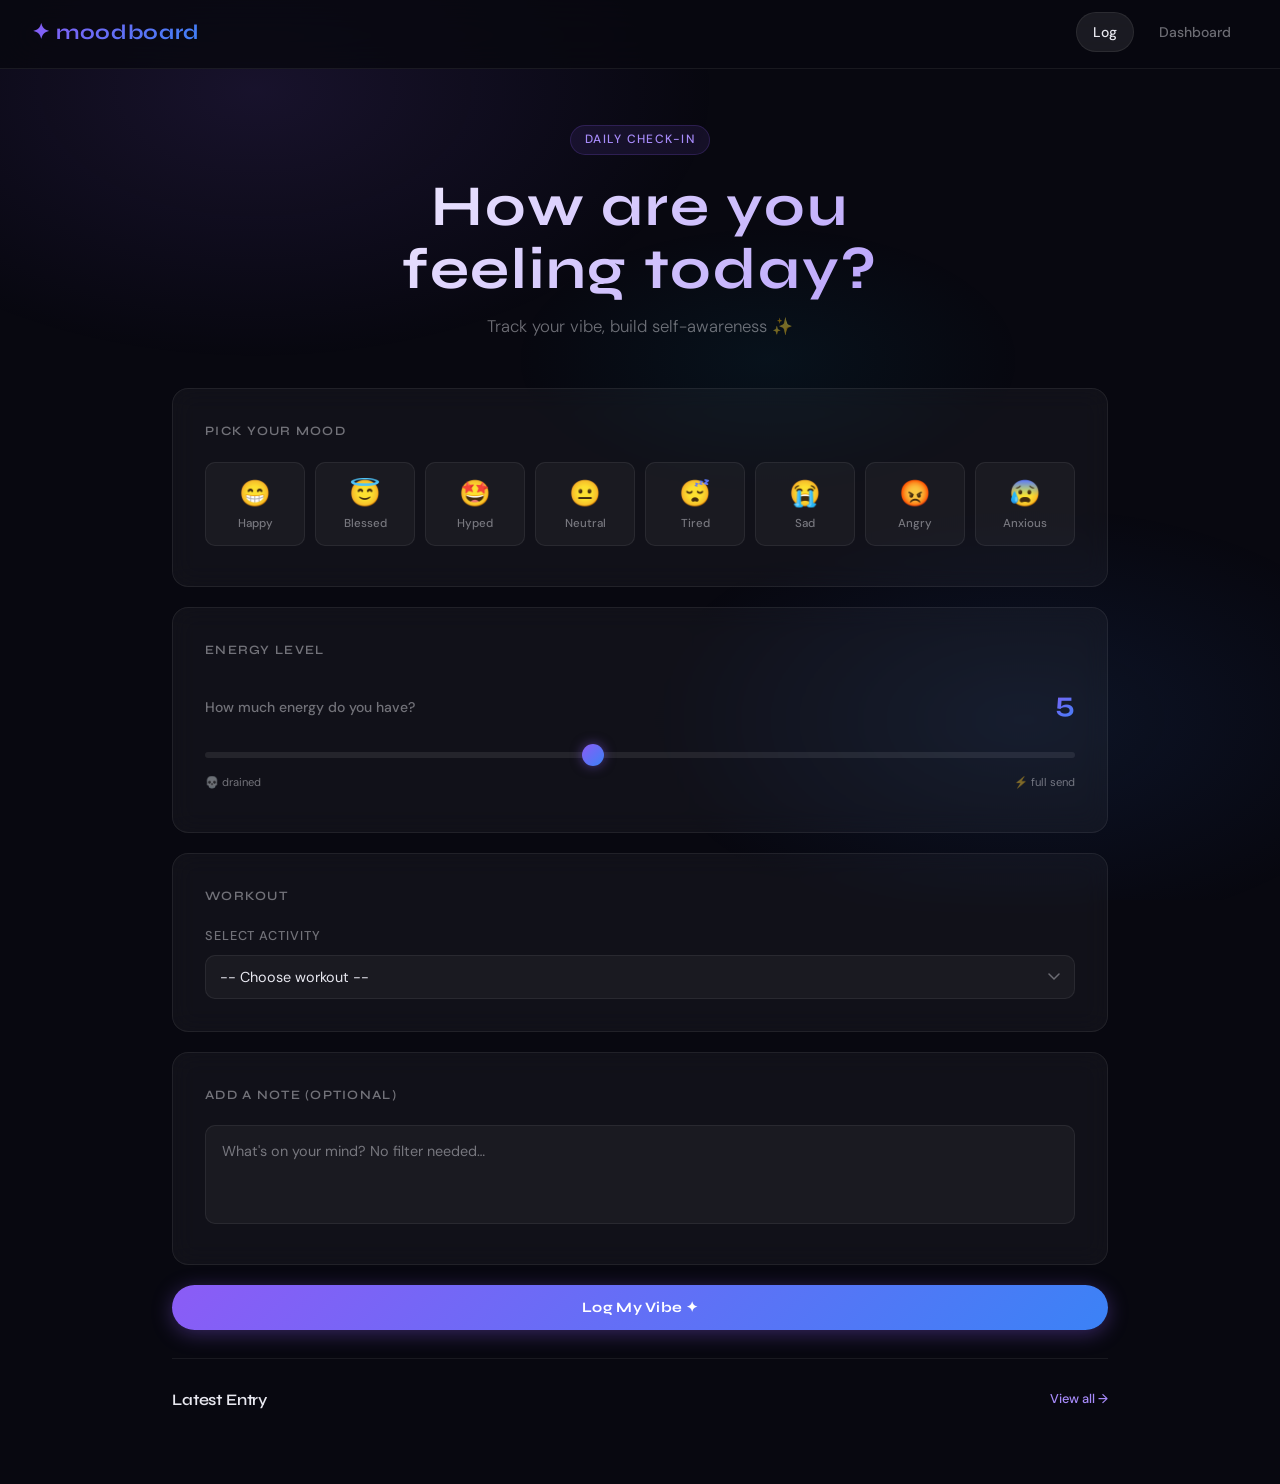
==== templates/index.html @ f3292797 "first commit" ====
<!DOCTYPE html>
<html lang="en">
<head>
  <meta charset="UTF-8" />
  <meta name="viewport" content="width=device-width, initial-scale=1.0, viewport-fit=cover" />
  <meta name="mobile-web-app-capable" content="yes" />
  <meta name="apple-mobile-web-app-capable" content="yes" />
  <meta name="apple-mobile-web-app-status-bar-style" content="black-translucent" />
  <meta name="theme-color" content="#080810" />
  <title>Mood & Energy Tracker</title>
  <link rel="stylesheet" href="/static/style.css" />
  <link rel="icon" href="data:image/svg+xml,<svg xmlns=%22http://www.w3.org/2000/svg%22 viewBox=%220 0 100 100%22><text y=%22.9em%22 font-size=%2290%22>🌙</text></svg>" />
</head>
<body>

<nav>
  <div class="nav-brand">✦ moodboard</div>
  <div class="nav-links">
    <a href="/" class="active">Log</a>
    <a href="/dashboard">Dashboard</a>
  </div>
</nav>

<div class="container">
  <!-- Hero -->
  <div class="hero">
    <div class="hero-tag">Daily Check-in</div>
    <h1>How are you<br>feeling today?</h1>
    <p>Track your vibe, build self-awareness ✨</p>
  </div>

  <!-- Mood Selector -->
  <div class="card" style="margin-bottom:20px; animation-delay:0.05s">
    <div class="card-title">Pick your mood</div>
    <div id="moodGrid" class="mood-grid"></div>
  </div>

  <!-- Energy -->
  <div class="card" style="margin-bottom:20px; animation-delay:0.1s">
    <div class="card-title">Energy level</div>
    <div class="slider-wrap">
      <div class="slider-header">
        <label>How much energy do you have?</label>
        <div class="energy-val"><span id="energyVal">5</span></div>
      </div>
      <input type="range" id="energySlider" min="1" max="10" value="5" />
      <div class="energy-labels"><span>💀 drained</span><span>⚡ full send</span></div>
    </div>
  </div>

  <!-- Workout
  <div class="card" style="margin-bottom: 20px; animation-delay: 0.15s;">
    <div class="card-title">Workout</div>
    <div class="card-content">
      <label for="workout">Select Activity</label>
      <select name="workout" id="workout" class="combo">
        <option value="">-- Choose workout --</option>
        <option value="weight">Weight Training</option>
        <option value="run">Run</option>
        <option value="other">Other Activities</option>
      </select>
    </div> 
  </div> -->

  <!-- Workout -->
  <div class="card" style="margin-bottom: 20px; animation-delay: 0.15s;">
    <div class="card-title">Workout</div>
    <div class="card-content">
      <label for="workout">Select Activity</label>
      <select name="workout" id="workout" class="combo">
        <option value="">-- Choose workout --</option>
        <option value="weight">Weight Training</option>
        <option value="run">Run</option>
        <option value="other">Other Activities</option>
      </select>

      <!-- Weight Training -->
      <div id="workout-weight" class="workout-panel" style="display:none; margin-top:18px;">
        <table class="exercise-table" id="exerciseTable">
          <thead>
            <tr>
              <th>Exercise</th>
              <th>Sets</th>
              <th>Reps</th>
              <th></th>
            </tr>
          </thead>
          <tbody id="exerciseBody">
            <tr>
              <td><input type="text" class="ex-name" placeholder="e.g. Bench Press" /></td>
              <td><input type="number" class="ex-sets" placeholder="3" min="1" /></td>
              <td><input type="number" class="ex-reps" placeholder="10" min="1" /></td>
              <td><button class="row-del" onclick="deleteExRow(this)" title="Remove">✕</button></td>
            </tr>
          </tbody>
        </table>
        <button class="btn-add-row" id="addExRow" type="button">+ Add Exercise</button>
      </div>

      <!-- Run -->
      <div id="workout-run" class="workout-panel" style="display:none; margin-top:18px;">
        <div class="run-grid">
          <div class="run-field">
            <label>Duration (min)</label>
            <input type="number" id="runDuration" placeholder="e.g. 30" min="1" />
          </div>
          <div class="run-field">
            <label>Distance (km)</label>
            <input type="number" id="runDistance" placeholder="e.g. 5.0" min="0.01" step="0.01" />
          </div>
          <div class="run-field">
            <label>Pace (min/km)</label>
            <div class="pace-display" id="paceDisplay">–</div>
          </div>
        </div>
      </div>

      <!-- Other -->
      <div id="workout-other" class="workout-panel" style="display:none; margin-top:18px;">
        <label>Describe your activity</label>
        <input type="text" id="otherActivity" placeholder="e.g. Yoga, Swimming, Cycling…" />
      </div>
    </div>
  </div>

  <!-- Note -->
  <div class="card" style="margin-bottom:20px; animation-delay:0.20s">
    <div class="card-title">Add a note (optional)</div>
    <textarea id="noteInput" rows="3" placeholder="What's on your mind? No filter needed…"></textarea>
  </div>

  <!-- Submit -->
  <button class="btn btn-primary" id="submitBtn" disabled style="animation:fadeUp 0.6s 0.2s ease both; opacity:0; animation-fill-mode:both">
    Log My Vibe ✦
  </button>

  <div class="divider"></div>

  <!-- Recent -->
  <div class="section-head" style="animation:fadeUp 0.6s 0.25s ease both; opacity:0; animation-fill-mode:both">
    <h2>Latest Entry</h2>
    <a href="/dashboard" style="font-size:.8rem;color:var(--neon);text-decoration:none;font-weight:500">View all →</a>
  </div>
  <div id="recentWrap"></div>
</div>

<script src="/static/script.js"></script>
</body>
</html>
---- static/style.css ----
/* ── Fonts ──────────────────────────────────────────────────────────── */
@import url('https://fonts.googleapis.com/css2?family=Syne:wght@400;600;700;800&family=DM+Sans:ital,wght@0,300;0,400;0,500;1,300&display=swap');

/* ── Reset & Base ───────────────────────────────────────────────────── */
*, *::before, *::after { box-sizing: border-box; margin: 0; padding: 0; }

:root {
  --bg:        #080810;
  --surface:   #0f0f1a;
  --glass:     rgba(255,255,255,0.04);
  --glass-b:   rgba(255,255,255,0.08);
  --border:    rgba(255,255,255,0.07);
  --text:      #e8e8f0;
  --muted:     rgba(232,232,240,0.45);
  --p1:        #8b5cf6;
  --p2:        #3b82f6;
  --p3:        #06b6d4;
  --neon:      #a78bfa;
  --danger:    #f43f5e;
  --success:   #10b981;
  --grad:      linear-gradient(135deg, var(--p1), var(--p2));
  --grad2:     linear-gradient(135deg, var(--p2), var(--p3));
  --glow:      0 0 40px rgba(139,92,246,0.15);
  --radius:    16px;
  --radius-sm: 10px;
}

html { scroll-behavior: smooth; }

body {
  font-family: 'DM Sans', sans-serif;
  background: var(--bg);
  color: var(--text);
  min-height: 100vh;
  overflow-x: hidden;
  line-height: 1.6;
}

/* ── Background Mesh ────────────────────────────────────────────────── */
body::before {
  content: '';
  position: fixed; inset: 0; z-index: -1;
  background:
    radial-gradient(ellipse 60% 50% at 20% 10%, rgba(139,92,246,0.12) 0%, transparent 60%),
    radial-gradient(ellipse 50% 40% at 80% 80%, rgba(59,130,246,0.10) 0%, transparent 60%),
    radial-gradient(ellipse 40% 30% at 60% 40%, rgba(6,182,212,0.06) 0%, transparent 50%);
  pointer-events: none;
}

/* ── Typography ─────────────────────────────────────────────────────── */
h1, h2, h3, h4 { font-family: 'Syne', sans-serif; font-weight: 450; letter-spacing: 0.1em;}

/* ── Nav ────────────────────────────────────────────────────────────── */
nav {
  position: sticky; top: 0; z-index: 100;
  display: flex; align-items: center; justify-content: space-between;
  padding: 16px 32px;
  background: rgba(8,8,16,0.8);
  backdrop-filter: blur(20px);
  border-bottom: 1px solid var(--border);
}

.nav-brand {
  font-family: 'Syne', sans-serif;
  font-size: 1.3rem; font-weight: 700;
  background: var(--grad);
  -webkit-background-clip: text; -webkit-text-fill-color: transparent;
  background-clip: text;
  letter-spacing: 0.03em;
}

.nav-links { display: flex; gap: 8px; }

.nav-links a {
  text-decoration: none;
  color: var(--muted);
  font-size: 0.875rem;
  font-weight: 500;
  padding: 8px 16px;
  border-radius: 100px;
  border: 1px solid transparent;
  transition: all 0.2s ease;
}

.nav-links a:hover, .nav-links a.active {
  color: var(--text);
  background: var(--glass-b);
  border-color: var(--border);
}

/* ── Container ──────────────────────────────────────────────────────── */
.container {
  max-width: 900px;
  margin: 0 auto;
  padding: 48px 24px;
}

/* ── Hero ───────────────────────────────────────────────────────────── */
.hero {
  text-align: center;
  margin-bottom: 48px;
  animation: fadeUp 0.6s ease both;
}

.hero-tag {
  display: inline-block;
  font-size: 0.75rem;
  font-weight: 500;
  letter-spacing: 0.12em;
  text-transform: uppercase;
  color: var(--neon);
  background: rgba(139,92,246,0.1);
  border: 1px solid rgba(139,92,246,0.2);
  border-radius: 100px;
  padding: 4px 14px;
  margin-bottom: 20px;
}

.hero h1 {
  font-size: clamp(2rem, 5vw, 3.2rem);
  font-weight: 700;
  letter-spacing: 0.03em;
  line-height: 1.1;
  margin-bottom: 12px;
  background: linear-gradient(135deg, #ffffff 0%, var(--neon) 100%);
  -webkit-background-clip: text; -webkit-text-fill-color: transparent;
  background-clip: text;
}

.hero p { color: var(--muted); font-size: 1.05rem; font-weight: 300; }

/* ── Cards ──────────────────────────────────────────────────────────── */
.card {
  background: var(--glass);
  border: 1px solid var(--border);
  border-radius: var(--radius);
  padding: 28px;
  backdrop-filter: blur(12px);
  transition: border-color 0.3s ease, box-shadow 0.3s ease;
  animation: fadeUp 0.6s ease both;
}

.card:hover { border-color: rgba(139,92,246,0.25); box-shadow: var(--glow); }

.card-title {
  font-family: 'Syne', sans-serif;
  font-size: 0.8rem;
  font-weight: 600;
  letter-spacing: 0.1em;
  text-transform: uppercase;
  color: var(--muted);
  margin-bottom: 20px;
}

/* ── Mood Selector ──────────────────────────────────────────────────── */
.mood-grid {
  display: grid;
  grid-template-columns: repeat(4, 1fr);
  gap: 12px;
  margin-bottom: 8px;
}

.mood-btn {
  display: flex; flex-direction: column; align-items: center; gap: 6px;
  padding: 16px 8px;
  background: var(--glass);
  border: 1.5px solid var(--border);
  border-radius: var(--radius-sm);
  cursor: pointer;
  transition: all 0.2s cubic-bezier(0.34,1.56,0.64,1);
  user-select: none;
  color: var(--text);
  font-family: inherit;
}

.mood-btn .emoji { font-size: 1.8rem; transition: transform 0.2s ease; }
.mood-btn .label { font-size: 0.72rem; font-weight: 500; color: var(--muted); text-transform: capitalize; }

.mood-btn:hover { transform: translateY(-3px) scale(1.03); border-color: rgba(139,92,246,0.4); }
.mood-btn:hover .emoji { transform: scale(1.15); }

.mood-btn.selected {
  border-color: var(--p1);
  background: rgba(139,92,246,0.12);
  box-shadow: 0 0 20px rgba(139,92,246,0.2);
}

.mood-btn.selected .label { color: var(--neon); }

/* ── Energy Slider ──────────────────────────────────────────────────── */
.slider-wrap { margin: 8px 0; }

.slider-header {
  display: flex; justify-content: space-between; align-items: baseline;
  margin-bottom: 14px;
}

.slider-header label { font-size: 0.875rem; font-weight: 500; color: var(--muted); }

.energy-val {
  font-family: 'Syne', sans-serif;
  font-size: 1.8rem; font-weight: 700;
  background: var(--grad);
  -webkit-background-clip: text; -webkit-text-fill-color: transparent;
  background-clip: text;
  transition: all 0.2s ease;
}

input[type=range] {
  -webkit-appearance: none; appearance: none;
  width: 100%; height: 6px;
  background: var(--glass-b);
  border-radius: 100px;
  outline: none;
  cursor: pointer;
}

input[type=range]::-webkit-slider-thumb {
  -webkit-appearance: none;
  width: 22px; height: 22px;
  border-radius: 50%;
  background: var(--grad);
  box-shadow: 0 0 12px rgba(139,92,246,0.5);
  transition: transform 0.15s ease, box-shadow 0.15s ease;
}

input[type=range]::-webkit-slider-thumb:hover {
  transform: scale(1.2);
  box-shadow: 0 0 20px rgba(139,92,246,0.7);
}

.energy-labels {
  display: flex; justify-content: space-between;
  font-size: 0.7rem; color: var(--muted); margin-top: 8px;
}

/* ── Note Input ─────────────────────────────────────────────────────── */
textarea, input[type=text] {
  width: 100%;
  background: var(--glass);
  border: 1px solid var(--border);
  border-radius: var(--radius-sm);
  padding: 14px 16px;
  color: var(--text);
  font-family: 'DM Sans', sans-serif;
  font-size: 0.9rem;
  resize: none;
  outline: none;
  transition: border-color 0.2s ease, box-shadow 0.2s ease;
  line-height: 1.6;
}

textarea:focus, input[type=text]:focus {
  border-color: rgba(139,92,246,0.5);
  box-shadow: 0 0 0 3px rgba(139,92,246,0.08);
}

textarea::placeholder, input::placeholder { color: var(--muted); }

/* ── Button ─────────────────────────────────────────────────────────── */
.btn {
  display: inline-flex; align-items: center; justify-content: center; gap: 8px;
  padding: 14px 28px;
  border: none; border-radius: 100px;
  font-family: 'Syne', sans-serif;
  font-size: 0.9rem; font-weight: 700;
  cursor: pointer;
  transition: all 0.2s cubic-bezier(0.34,1.56,0.64,1);
  letter-spacing: 0.02em;
}

.btn-primary {
  background: var(--grad);
  color: #fff;
  box-shadow: 0 4px 20px rgba(139,92,246,0.35);
  width: 100%;
}

.btn-primary:hover { transform: translateY(-2px); box-shadow: 0 8px 30px rgba(139,92,246,0.5); }
.btn-primary:active { transform: scale(0.98); }

.btn-primary:disabled { opacity: 0.4; pointer-events: none; }

/* ── Toast ──────────────────────────────────────────────────────────── */
.toast {
  position: fixed; bottom: 32px; left: 50%; transform: translateX(-50%) translateY(100px);
  background: var(--glass-b);
  backdrop-filter: blur(20px);
  border: 1px solid rgba(139,92,246,0.3);
  border-radius: 100px;
  padding: 14px 28px;
  font-size: 0.9rem; font-weight: 500;
  color: var(--text);
  z-index: 999;
  transition: transform 0.4s cubic-bezier(0.34,1.56,0.64,1), opacity 0.4s ease;
  opacity: 0;
  white-space: nowrap;
}
.toast.show { transform: translateX(-50%) translateY(0); opacity: 1; }
.toast.success { border-color: rgba(16,185,129,0.4); }
.toast.error   { border-color: rgba(244,63,94,0.4); }

/* ── Stat Cards ─────────────────────────────────────────────────────── */
.stats-grid {
  display: grid;
  grid-template-columns: repeat(auto-fit, minmax(160px, 1fr));
  gap: 16px;
  margin-bottom: 32px;
}

.stat-card {
  background: var(--glass);
  border: 1px solid var(--border);
  border-radius: var(--radius);
  padding: 24px 20px;
  text-align: center;
  animation: fadeUp 0.5s ease both;
}

.stat-card:nth-child(1) { animation-delay: 0.05s; }
.stat-card:nth-child(2) { animation-delay: 0.1s; }
.stat-card:nth-child(3) { animation-delay: 0.15s; }

.stat-icon { font-size: 1.6rem; margin-bottom: 8px; }
.stat-val {
  font-family: 'Syne', sans-serif;
  font-size: 2rem; font-weight: 700;
  background: var(--grad);
  -webkit-background-clip: text; -webkit-text-fill-color: transparent;
  background-clip: text;
}
.stat-label { font-size: 0.75rem; color: var(--muted); margin-top: 4px; font-weight: 500; text-transform: uppercase; letter-spacing: 0.08em; }

/* ── Recommend Card ─────────────────────────────────────────────────── */
.recommend-card {
  background: linear-gradient(135deg, rgba(139,92,246,0.08), rgba(59,130,246,0.05));
  border: 1px solid rgba(139,92,246,0.2);
  border-radius: var(--radius);
  padding: 22px 24px;
  margin-bottom: 28px;
  display: flex; align-items: center; gap: 14px;
  animation: fadeUp 0.6s 0.2s ease both;
}

.recommend-card .rec-icon { font-size: 1.8rem; flex-shrink: 0; }
.recommend-card .rec-text { font-size: 0.95rem; line-height: 1.5; }
.recommend-card .rec-label { font-size: 0.7rem; color: var(--neon); text-transform: uppercase; letter-spacing: 0.1em; font-weight: 600; margin-bottom: 4px; }

/* ── Mood Breakdown ─────────────────────────────────────────────────── */
.breakdown-list { display: flex; flex-direction: column; gap: 10px; }

.breakdown-item {
  display: flex; align-items: center; gap: 12px;
}

.breakdown-bar-wrap { flex: 1; height: 6px; background: var(--glass-b); border-radius: 100px; overflow: hidden; }
.breakdown-bar { height: 100%; background: var(--grad); border-radius: 100px; transition: width 0.8s cubic-bezier(0.25,1,0.5,1); }
.breakdown-label { font-size: 0.85rem; min-width: 80px; display: flex; align-items: center; gap: 6px; }
.breakdown-count { font-size: 0.75rem; color: var(--muted); min-width: 24px; text-align: right; }

/* ── History List ───────────────────────────────────────────────────── */
.history-list { display: flex; flex-direction: column; gap: 10px; }

.log-item {
  display: flex; align-items: center; gap: 14px;
  background: var(--glass);
  border: 1px solid var(--border);
  border-radius: var(--radius-sm);
  padding: 14px 18px;
  transition: all 0.2s ease;
  animation: fadeUp 0.4s ease both;
}

.log-item:hover { border-color: rgba(139,92,246,0.25); transform: translateX(3px); }

.log-emoji { font-size: 1.4rem; flex-shrink: 0; }
.log-info { flex: 1; }
.log-mood { font-size: 0.9rem; font-weight: 600; text-transform: capitalize; }
.log-note { font-size: 0.78rem; color: var(--muted); margin-top: 2px; }
.log-meta { text-align: right; }
.log-energy {
  font-family: 'Syne', sans-serif;
  font-size: 1.1rem; font-weight: 700;
  background: var(--grad);
  -webkit-background-clip: text; -webkit-text-fill-color: transparent;
  background-clip: text;
}
.log-time { font-size: 0.7rem; color: var(--muted); }

.log-delete {
  background: none; border: none; cursor: pointer;
  color: var(--muted); font-size: 1rem; padding: 4px 6px;
  border-radius: 6px; transition: all 0.2s;
  opacity: 0;
}
.log-item:hover .log-delete { opacity: 1; }
.log-delete:hover { color: var(--danger); background: rgba(244,63,94,0.1); }

/* ── Empty State ────────────────────────────────────────────────────── */
.empty-state {
  text-align: center; padding: 40px 20px; color: var(--muted);
}
.empty-state .empty-icon { font-size: 2.5rem; margin-bottom: 12px; }
.empty-state p { font-size: 0.9rem; }

/* ── Filter Chips ───────────────────────────────────────────────────── */
.filter-wrap { display: flex; gap: 8px; flex-wrap: wrap; margin-bottom: 20px; }

.chip {
  padding: 6px 14px;
  border: 1px solid var(--border);
  border-radius: 100px;
  background: var(--glass);
  color: var(--muted);
  font-size: 0.78rem; font-weight: 500;
  cursor: pointer;
  transition: all 0.2s ease;
  font-family: inherit;
}
.chip:hover, .chip.active { border-color: var(--p1); color: var(--neon); background: rgba(139,92,246,0.08); }

.combo {
  width: 100%;
  background: var(--glass);
  border: 1px solid var(--border);
  border-radius: var(--radius-sm);
  padding: 12px 14px;
  color: var(--text);
  font-family: 'DM Sans', sans-serif;
  font-size: 0.9rem;
  outline: none;
  cursor: pointer;
  transition: border-color 0.2s ease;
  appearance: none;
  -webkit-appearance: none;
  background-image: url("data:image/svg+xml,%3Csvg xmlns='http://www.w3.org/2000/svg' width='12' height='8' viewBox='0 0 12 8'%3E%3Cpath d='M1 1l5 5 5-5' stroke='rgba(232,232,240,0.4)' stroke-width='1.5' fill='none' stroke-linecap='round'/%3E%3C/svg%3E");
  background-repeat: no-repeat;
  background-position: right 14px center;
  padding-right: 36px;
}

.combo:focus { border-color: rgba(139,92,246,0.5); box-shadow: 0 0 0 3px rgba(139,92,246,0.08); }
.combo option { background: #0f0f1a; color: var(--text); }

.workout-panel { animation: fadeUp 0.3s ease both; }

/* Exercise Table */
.exercise-table {
  width: 100%;
  border-collapse: collapse;
  margin-bottom: 12px;
}

.exercise-table thead th {
  font-family: 'Syne', sans-serif;
  font-size: 0.7rem;
  font-weight: 600;
  letter-spacing: 0.08em;
  text-transform: uppercase;
  color: var(--muted);
  padding: 0 8px 10px;
  text-align: left;
}

.exercise-table thead th:nth-child(2),
.exercise-table thead th:nth-child(3) { text-align: center; width: 72px; }
.exercise-table thead th:nth-child(4) { width: 32px; }

.exercise-table tbody tr { border-top: 1px solid var(--border); }

.exercise-table td { padding: 8px 6px; vertical-align: middle; }

.exercise-table td:nth-child(2),
.exercise-table td:nth-child(3) { text-align: center; }

.exercise-table input[type=text],
.exercise-table input[type=number] {
  padding: 9px 10px;
  font-size: 0.85rem;
  border-radius: 8px;
}

.exercise-table input[type=number] {
  width: 64px;
  text-align: center;
  background: var(--glass);
  border: 1px solid var(--border);
  color: var(--text);
}

.exercise-table input[type=number]:focus {
  color: var(--text);         /* ← brighten when typing */
}


.exercise-table input[type=number] {
  width: 64px;
  text-align: center;
}

.row-del {
  background: none;
  border: none;
  color: var(--muted);
  cursor: pointer;
  font-size: 0.8rem;
  padding: 6px;
  border-radius: 6px;
  transition: all 0.2s;
  line-height: 1;
}
.row-del:hover { color: var(--danger); background: rgba(244,63,94,0.1); }

.btn-add-row {
  background: none;
  border: 1px dashed rgba(139,92,246,0.35);
  border-radius: var(--radius-sm);
  color: var(--neon);
  font-family: 'DM Sans', sans-serif;
  font-size: 0.82rem;
  font-weight: 500;
  padding: 9px 16px;
  cursor: pointer;
  width: 100%;
  transition: all 0.2s ease;
}
.btn-add-row:hover { background: rgba(139,92,246,0.07); border-color: var(--p1); }

/* Run Grid */
.run-grid {
  display: grid;
  grid-template-columns: 1fr 1fr 1fr;
  gap: 12px;
}

.run-field label {
  display: block;
  font-size: 0.75rem;
  color: var(--muted);
  font-weight: 500;
  margin-bottom: 6px;
  text-transform: uppercase;
  letter-spacing: 0.07em;
}

.run-field input { 
  padding: 11px 12px; 
  font-size: 0.9rem;
  height: 44px;
  border-radius: var(--radius-sm);
}

.pace-display {
  height: 44px;
}

.run-field input[type=number] {
  background-color: var(--glass);
  border: 1px solid var(--border);
  color: var(--text);
}

.pace-display {
  border: 1px solid var(--border);
  border-radius: var(--radius-sm);
  padding: 11px 12px;
  font-family: 'Syne', sans-serif;
  font-size: 1.1rem;
  font-weight: 450;
  color: #ffffff;
  text-shadow: 0 0 12px rgba(255,255,255,0.8), 0 0 24px rgba(167,139,250,0.6);
  height: 44px;
  display: flex;
  align-items: center;
}

.card-content label {
  display: block;
  font-size: 0.8rem;
  color: var(--muted);
  font-weight: 500;
  margin-bottom: 8px;
  text-transform: uppercase;
  letter-spacing: 0.07em;
}

/* Responsive run grid */
@media (max-width: 479px) {
  .run-grid { grid-template-columns: 1fr 1fr; }
  .run-field:last-child { grid-column: 1 / -1; }
  .exercise-table input[type=number] { width: 52px; }
}

/* ── Section Header ─────────────────────────────────────────────────── */
.section-head {
  display: flex; justify-content: space-between; align-items: center;
  margin-bottom: 16px;
}
.section-head h2 {
  font-size: 1rem; font-weight: 600; letter-spacing: -0.01em;
}

/* ── Animations ─────────────────────────────────────────────────────── */
@keyframes fadeUp {
  from { opacity: 0; transform: translateY(18px); }
  to   { opacity: 1; transform: translateY(0); }
}

@keyframes pulse {
  0%, 100% { opacity: 1; }
  50%       { opacity: 0.5; }
}

.skeleton { animation: pulse 1.5s ease infinite; background: var(--glass-b); border-radius: 8px; }

/* ── Divider ────────────────────────────────────────────────────────── */
.divider { height: 1px; background: var(--border); margin: 28px 0; }

/* ── Grid Layout ────────────────────────────────────────────────────── */
.two-col { display: grid; grid-template-columns: 1fr 1fr; gap: 20px; }

/* ── Scrollbar ──────────────────────────────────────────────────────── */
::-webkit-scrollbar { width: 6px; }
::-webkit-scrollbar-track { background: var(--bg); }
::-webkit-scrollbar-thumb { background: var(--border); border-radius: 100px; }
::-webkit-scrollbar-thumb:hover { background: rgba(139,92,246,0.4); }

/* ══════════════════════════════════════════════════════════════════════
   RESPONSIVE BREAKPOINTS
   xs  < 480px   (small phones)
   sm  480–767px (large phones / phablets)
   md  768–1023px (tablets)
   lg  1024–1279px (small laptops)
   xl  1280px+   (desktop / large screens)
   ══════════════════════════════════════════════════════════════════════ */

/* ── Desktop / Large screens (1280px+) ──────────────────────────────── */
@media (min-width: 1280px) {
  .container { max-width: 1000px; padding: 56px 32px; }
  .hero h1 { font-size: 3.6rem; }
  .stats-grid { grid-template-columns: repeat(3, 1fr); gap: 20px; }
  .mood-grid { grid-template-columns: repeat(8, 1fr); gap: 10px; }
  .mood-btn { padding: 14px 6px; }
  .mood-btn .emoji { font-size: 1.6rem; }
  .card { padding: 32px; }
}

/* ── Small Laptop (1024–1279px) ─────────────────────────────────────── */
@media (min-width: 1024px) and (max-width: 1279px) {
  .container { max-width: 880px; }
  .mood-grid { grid-template-columns: repeat(8, 1fr); gap: 8px; }
  .mood-btn .emoji { font-size: 1.5rem; }
}

/* ── Tablet (768–1023px) ────────────────────────────────────────────── */
@media (min-width: 768px) and (max-width: 1023px) {
  .container { max-width: 720px; padding: 40px 24px; }
  .hero h1 { font-size: 2.6rem; }
  .mood-grid { grid-template-columns: repeat(4, 1fr); gap: 10px; }
  .mood-btn { padding: 16px 10px; }
  .stats-grid { grid-template-columns: repeat(3, 1fr); }
  .two-col { grid-template-columns: 1fr 1fr; }
  nav { padding: 14px 24px; }
}

/* ── Large Phone / Phablet (480–767px) ─────────────────────────────── */
@media (min-width: 480px) and (max-width: 767px) {
  .container { padding: 32px 20px; }
  .hero { margin-bottom: 32px; }
  .hero h1 { font-size: 2rem; }
  .hero p { font-size: 0.95rem; }
  .mood-grid { grid-template-columns: repeat(4, 1fr); gap: 8px; }
  .mood-btn { padding: 14px 6px; }
  .mood-btn .emoji { font-size: 1.5rem; }
  .mood-btn .label { font-size: 0.65rem; }
  .two-col { grid-template-columns: 1fr; }
  .stats-grid { grid-template-columns: repeat(3, 1fr); gap: 12px; }
  .stat-card { padding: 18px 12px; }
  .stat-val { font-size: 1.6rem; }
  nav { padding: 12px 20px; }
  .nav-brand { font-size: 1rem; }
  .nav-links a { padding: 7px 13px; font-size: 0.82rem; }
  .card { padding: 22px 18px; }
}

/* ── Small Phone (< 480px) ──────────────────────────────────────────── */
@media (max-width: 479px) {
  :root { --radius: 14px; --radius-sm: 9px; }

  body { font-size: 15px; }

  nav {
    padding: 12px 16px;
    position: sticky; top: 0;
  }
  .nav-brand { font-size: 0.95rem; }
  .nav-links a { padding: 6px 11px; font-size: 0.78rem; }

  .container { padding: 24px 16px; }

  .hero { margin-bottom: 28px; }
  .hero-tag { font-size: 0.68rem; padding: 3px 11px; }
  .hero h1 { font-size: 1.75rem; letter-spacing: -0.03em; }
  .hero p { font-size: 0.88rem; }

  .card { padding: 18px 16px; }
  .card-title { font-size: 0.72rem; margin-bottom: 14px; }

  /* Mood grid: 4 per row on tiny screens */
  .mood-grid {
    grid-template-columns: repeat(4, 1fr);
    gap: 6px;
  }
  .mood-btn { padding: 12px 4px; border-radius: 8px; }
  .mood-btn .emoji { font-size: 1.35rem; }
  .mood-btn .label { font-size: 0.6rem; }

  .energy-val { font-size: 1.5rem; }
  .slider-header label { font-size: 0.8rem; }

  textarea { rows: 3; font-size: 0.85rem; padding: 12px 14px; }

  .btn { padding: 13px 20px; font-size: 0.85rem; }

  /* Stats: 3 across on small phones */
  .stats-grid {
    grid-template-columns: repeat(3, 1fr);
    gap: 8px;
  }
  .stat-card { padding: 16px 8px; }
  .stat-icon { font-size: 1.2rem; }
  .stat-val { font-size: 1.4rem; }
  .stat-label { font-size: 0.62rem; letter-spacing: 0.04em; }

  .recommend-card { padding: 16px; gap: 10px; flex-wrap: wrap; }
  .recommend-card .rec-icon { font-size: 1.5rem; }
  .recommend-card .rec-text { font-size: 0.85rem; }

  .two-col { grid-template-columns: 1fr; gap: 14px; }

  .log-item { padding: 12px 14px; gap: 10px; }
  .log-emoji { font-size: 1.2rem; }
  .log-mood { font-size: 0.85rem; }
  .log-note { font-size: 0.72rem; }
  .log-energy { font-size: 1rem; }
  .log-time { font-size: 0.65rem; }
  /* Always show delete on mobile (no hover) */
  .log-delete { opacity: 1; font-size: 0.85rem; }

  .breakdown-label { font-size: 0.78rem; min-width: 70px; }

  .chip { padding: 5px 11px; font-size: 0.72rem; }

  .section-head h2 { font-size: 0.95rem; }

  .filter-wrap { gap: 6px; }

  .toast { font-size: 0.82rem; padding: 12px 20px; bottom: 24px; }

  .divider { margin: 20px 0; }
}

/* ── Touch devices: remove hover-only states ─────────────────────────── */
@media (hover: none) {
  .mood-btn:hover { transform: none; }
  .mood-btn:hover .emoji { transform: none; }
  .btn-primary:hover { transform: none; box-shadow: 0 4px 20px rgba(139,92,246,0.35); }
  .log-item:hover { transform: none; }
  .log-delete { opacity: 1; } /* always visible on touch */
  .card:hover { border-color: var(--border); box-shadow: none; }
}

/* ── Safe area for notched phones (iPhone) ───────────────────────────── */
@supports (padding-bottom: env(safe-area-inset-bottom)) {
  nav { padding-top: max(12px, env(safe-area-inset-top)); }
  .toast { bottom: max(24px, env(safe-area-inset-bottom)); }
}
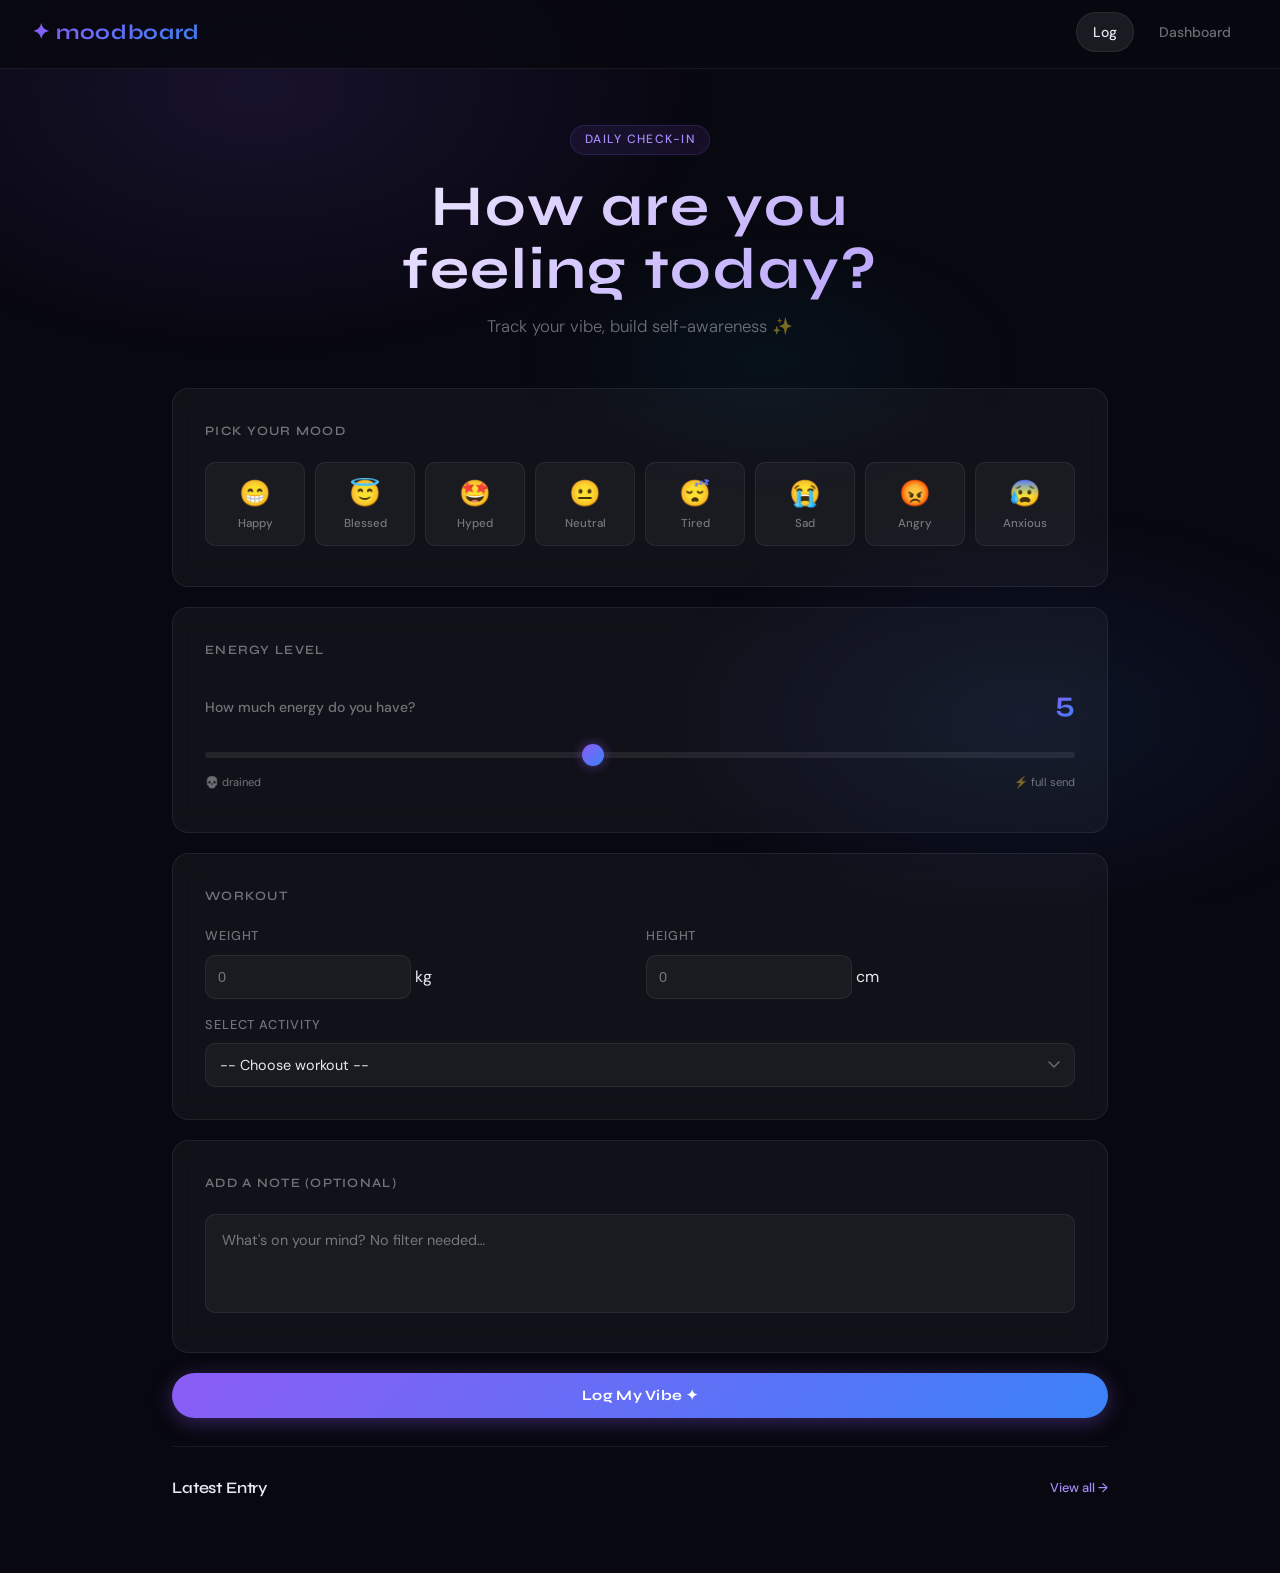
==== commit 479cfd2d: "feat: add weight/height input, fix heatmap alignment" ====
--- a/templates/index.html
+++ b/templates/index.html
@@ -66,6 +66,23 @@
   <div class="card" style="margin-bottom: 20px; animation-delay: 0.15s;">
     <div class="card-title">Workout</div>
     <div class="card-content">
+      <!-- Weight & Height -->
+      <div class="wh-grid" style="margin-bottom:16px">
+        <div class="run-field">
+          <label>Weight</label>
+          <div class="run-input-wrap">
+            <input type="number" id="inputWeight" placeholder="0" min="1" class="run-input" />
+            <span class="run-unit">kg</span>
+          </div>
+        </div>
+        <div class="run-field">
+          <label>Height</label>
+          <div class="run-input-wrap">
+            <input type="number" id="inputHeight" placeholder="0" min="1" class="run-input" />
+            <span class="run-unit">cm</span>
+          </div>
+        </div>
+      </div>
       <label for="workout">Select Activity</label>
       <select name="workout" id="workout" class="combo">
         <option value="">-- Choose workout --</option>
--- a/static/style.css
+++ b/static/style.css
@@ -775,3 +775,316 @@
   nav { padding-top: max(12px, env(safe-area-inset-top)); }
   .toast { bottom: max(24px, env(safe-area-inset-bottom)); }
 }
+
+/* ── Modal ──────────────────────────────────────────────────────────── */
+.modal-overlay {
+  position: fixed;
+  top: 0; left: 0;
+  width: 100vw; height: 100vh;
+  z-index: 200;
+  background: rgba(8,8,16,0.75);
+  backdrop-filter: blur(8px);
+  display: flex;
+  align-items: center;
+  justify-content: center;
+  padding: 24px;
+  opacity: 0;
+  pointer-events: none;
+  transition: opacity 0.25s ease;
+  /* ป้องกัน Safari mobile คำนวณ vh ผิด */
+  min-height: 100vh;
+  min-height: -webkit-fill-available;
+}
+
+.modal-overlay.open {
+  opacity: 1; pointer-events: all;
+}
+
+.modal-box {
+  background: var(--surface);
+  border: 1px solid rgba(139,92,246,0.25);
+  border-radius: var(--radius);
+  padding: 32px;
+  width: 100%;
+  max-width: 480px;
+  max-height: 85vh;
+  overflow-y: auto;
+  position: relative;
+  margin: auto;
+  box-shadow: 0 0 60px rgba(139,92,246,0.15);
+  transform: translateY(20px);
+  transition: transform 0.3s cubic-bezier(0.34,1.56,0.64,1);
+}
+
+.modal-overlay.open .modal-box {
+  transform: translateY(0);
+}
+
+.modal-close {
+  position: absolute; top: 16px; right: 16px;
+  background: var(--glass); border: 1px solid var(--border);
+  border-radius: 50%; width: 32px; height: 32px;
+  color: var(--muted); font-size: 0.8rem;
+  cursor: pointer; display: flex; align-items: center; justify-content: center;
+  transition: all 0.2s ease;
+}
+.modal-close:hover { color: var(--text); border-color: var(--p1); }
+
+.modal-header {
+  display: flex; align-items: center; gap: 16px;
+  margin-bottom: 20px;
+}
+
+.modal-emoji { font-size: 2.8rem; line-height: 1; }
+
+.modal-mood {
+  font-family: 'Syne', sans-serif;
+  font-size: 1.4rem; font-weight: 700;
+  text-transform: capitalize;
+  background: var(--grad);
+  -webkit-background-clip: text; -webkit-text-fill-color: transparent;
+  background-clip: text;
+}
+
+.modal-time { font-size: 0.78rem; color: var(--muted); margin-top: 4px; }
+
+.modal-divider { height: 1px; background: var(--border); margin: 0 0 20px; }
+
+.modal-section { margin-bottom: 20px; }
+.modal-section:last-child { margin-bottom: 0; }
+
+.modal-label {
+  font-family: 'Syne', sans-serif;
+  font-size: 0.7rem; font-weight: 600;
+  letter-spacing: 0.1em; text-transform: uppercase;
+  color: var(--muted); margin-bottom: 10px;
+}
+
+/* Energy bar */
+.modal-energy-bar {
+  height: 6px; background: var(--glass-b);
+  border-radius: 100px; overflow: hidden; margin-bottom: 6px;
+}
+.modal-energy-fill {
+  height: 100%; background: var(--grad);
+  border-radius: 100px;
+  transition: width 0.8s cubic-bezier(0.25,1,0.5,1);
+}
+.modal-energy-val {
+  font-family: 'Syne', sans-serif;
+  font-size: 0.85rem; font-weight: 700;
+  color: var(--neon);
+}
+
+/* Note */
+.modal-note {
+  font-size: 0.9rem; color: var(--text);
+  line-height: 1.6;
+  background: var(--glass);
+  border: 1px solid var(--border);
+  border-radius: var(--radius-sm);
+  padding: 12px 14px;
+}
+
+/* Workout — weight table */
+.modal-exercise-table {
+  width: 100%; border-collapse: collapse;
+}
+.modal-exercise-table th {
+  font-size: 0.68rem; font-weight: 600;
+  letter-spacing: 0.08em; text-transform: uppercase;
+  color: var(--muted); padding: 0 10px 8px; text-align: left;
+}
+.modal-exercise-table th:nth-child(2),
+.modal-exercise-table th:nth-child(3) { text-align: center; }
+
+.modal-exercise-table td {
+  padding: 8px 10px;
+  font-size: 0.85rem;
+  border-top: 1px solid var(--border);
+}
+.modal-exercise-table td:nth-child(2),
+.modal-exercise-table td:nth-child(3) { text-align: center; color: var(--muted); }
+
+/* Workout — run */
+.modal-run-grid {
+  display: grid; grid-template-columns: repeat(3,1fr); gap: 10px;
+}
+.modal-run-item {
+  background: var(--glass); border: 1px solid var(--border);
+  border-radius: var(--radius-sm); padding: 12px;
+  text-align: center;
+}
+.modal-run-item .run-val {
+  font-family: 'Syne', sans-serif;
+  font-size: 1.2rem; font-weight: 700;
+  color: #fff;
+  text-shadow: 0 0 12px rgba(255,255,255,0.5), 0 0 24px rgba(167,139,250,0.4);
+}
+.modal-run-item .run-unit {
+  font-size: 0.65rem; color: var(--muted);
+  text-transform: uppercase; letter-spacing: 0.08em;
+  margin-top: 4px;
+}
+
+/* Workout — other */
+.modal-other-text {
+  font-size: 0.9rem; color: var(--text);
+  background: var(--glass); border: 1px solid var(--border);
+  border-radius: var(--radius-sm); padding: 12px 14px;
+}
+
+/* Responsive */
+@media (max-width: 479px) {
+  .modal-box { padding: 24px 18px; }
+  .modal-emoji { font-size: 2.2rem; }
+  .modal-mood { font-size: 1.2rem; }
+  .modal-run-grid { grid-template-columns: repeat(3,1fr); gap: 8px; }
+  .modal-run-item .run-val { font-size: 1rem; }
+}
+
+/* ── Heatmap ─────────────────────────────────────────────────────────── */
+.heatmap-wrap {
+  overflow-x: auto;
+  -webkit-overflow-scrolling: touch;
+  padding-bottom: 4px;
+}
+
+.heatmap-months {
+  margin-bottom: 4px;
+  position: relative;
+  height: 16px;
+}
+
+.heatmap-month-label {
+  font-size: 0.7rem;
+  color: var(--muted);
+  font-weight: 500;
+  text-align: left;
+  white-space: nowrap;
+  flex-shrink: 0;
+}
+
+.heatmap-body {
+  display: flex;
+  gap: 4px;
+  min-width: max-content;
+}
+
+.heatmap-days {
+  display: flex;
+  flex-direction: column;
+  gap: 2px;
+  flex-shrink: 0;
+}
+
+.heatmap-days span {
+  font-size: 0.62rem;
+  color: var(--muted);
+  height: 11px;
+  line-height: 11px;
+  white-space: nowrap;
+  width: 24px;
+  text-align: right;
+  padding-right: 4px;
+}
+
+.heatmap-grid {
+  display: flex;
+  gap: 2px;
+  align-items: flex-start;
+}
+
+.heatmap-col {
+  display: flex;
+  flex-direction: column;
+  gap: 2px;
+}
+
+.heatmap-cell {
+  width: 11px;
+  height: 11px;
+  border-radius: 2px;
+  background: var(--glass-b);
+  cursor: default;
+  transition: transform 0.1s ease;
+  flex-shrink: 0;
+  position: relative;
+}
+
+.heatmap-cell[data-level="1"] { background: rgba(139,92,246,0.25); }
+.heatmap-cell[data-level="2"] { background: rgba(139,92,246,0.45); }
+.heatmap-cell[data-level="3"] { background: rgba(139,92,246,0.70); }
+.heatmap-cell[data-level="4"] { background: rgba(139,92,246,0.95); }
+
+.heatmap-cell.has-log {
+  cursor: pointer;
+}
+.heatmap-cell.has-log:hover {
+  transform: scale(1.4);
+  z-index: 2;
+  outline: 1px solid var(--neon);
+}
+
+.heatmap-cell.is-today {
+  outline: 1px solid rgba(167,139,250,0.8);
+}
+
+/* Tooltip */
+.heatmap-cell::after {
+  content: attr(data-tip);
+  position: absolute;
+  bottom: calc(100% + 6px);
+  left: 50%;
+  transform: translateX(-50%);
+  background: rgba(15,15,26,0.95);
+  border: 1px solid var(--border);
+  border-radius: 6px;
+  padding: 4px 8px;
+  font-size: 0.68rem;
+  color: var(--text);
+  white-space: nowrap;
+  pointer-events: none;
+  opacity: 0;
+  transition: opacity 0.15s ease;
+  z-index: 10;
+}
+.heatmap-cell:hover::after { opacity: 1; }
+
+/* Legend */
+.heatmap-legend {
+  display: flex;
+  align-items: center;
+  justify-content: flex-end;
+  gap: 4px;
+  margin-top: 10px;
+}
+
+.legend-label {
+  font-size: 0.68rem;
+  color: var(--muted);
+}
+
+.legend-cell {
+  width: 11px; height: 11px;
+  border-radius: 2px;
+  background: var(--glass-b);
+}
+.legend-cell[data-level="1"] { background: rgba(139,92,246,0.25); }
+.legend-cell[data-level="2"] { background: rgba(139,92,246,0.45); }
+.legend-cell[data-level="3"] { background: rgba(139,92,246,0.70); }
+.legend-cell[data-level="4"] { background: rgba(139,92,246,0.95); }
+
+@media (max-width: 479px) {
+  .heatmap-cell { width: 10px; height: 10px; }
+  .legend-cell  { width: 10px; height: 10px; }
+  .heatmap-days span { height: 10px; line-height: 10px; }
+}
+
+/* Weight & Height grid */
+.wh-grid {
+  display: grid;
+  grid-template-columns: 1fr 1fr;
+  gap: 12px;
+}
+
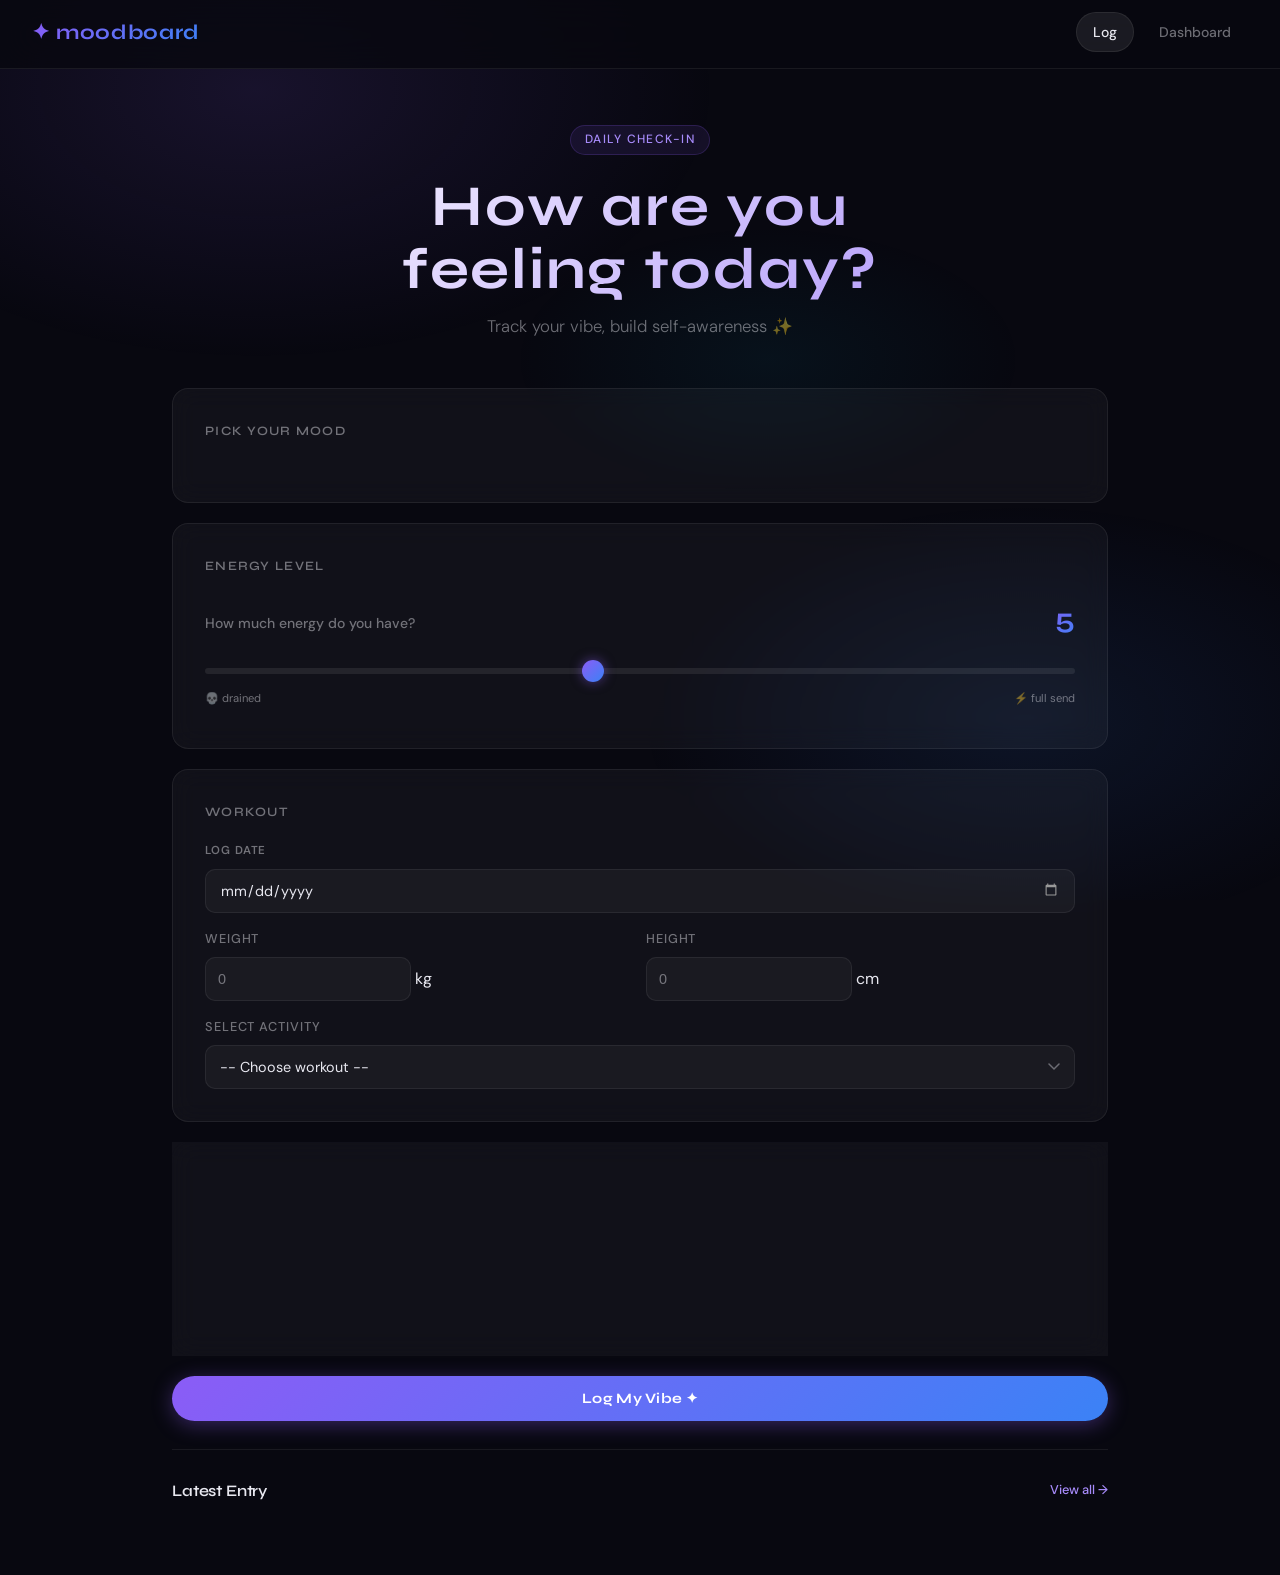
==== commit ee3ff3e9: "feat: add log date selector in workout card" ====
--- a/templates/index.html
+++ b/templates/index.html
@@ -65,6 +65,11 @@
   <!-- Workout -->
   <div class="card" style="margin-bottom: 20px; animation-delay: 0.15s;">
     <div class="card-title">Workout</div>
+    <!-- Date selector -->
+    <div class="workout-date-wrap">
+      <label class="field-label">Log Date</label>
+      <input type="date" id="workoutDate" class="date-input" />
+    </div>
     <div class="card-content">
       <!-- Weight & Height -->
       <div class="wh-grid" style="margin-bottom:16px">
--- a/static/style.css
+++ b/static/style.css
@@ -308,6 +308,24 @@
   margin-bottom: 32px;
 }
 
+/* ── Stats Grid 6 (3 top + 3 bottom) ────────────────────────────────── */
+.stats-grid-5 {
+  display: grid;
+  grid-template-columns: repeat(3, 1fr);
+  gap: 16px;
+  margin-bottom: 32px;
+}
+
+/* Tablet */
+@media (min-width: 480px) and (max-width: 767px) {
+  .stats-grid-5 { grid-template-columns: repeat(3, 1fr); }
+}
+
+/* Mobile */
+@media (max-width: 479px) {
+  .stats-grid-5 { grid-template-columns: repeat(2, 1fr); gap: 8px; }
+}
+
 .stat-card {
   background: var(--glass);
   border: 1px solid var(--border);
@@ -449,6 +467,51 @@
   width: 100%;
   border-collapse: collapse;
   margin-bottom: 12px;
+}
+
+/* ── Date Input ─────────────────────────────────────────────────────── */
+.workout-date-wrap {
+  margin-bottom: 16px;
+}
+
+.workout-date-wrap .field-label {
+  display: block;
+  font-size: 0.72rem;
+  font-weight: 600;
+  letter-spacing: 0.08em;
+  text-transform: uppercase;
+  color: var(--muted);
+  margin-bottom: 8px;
+}
+
+.date-input {
+  width: 100%;
+  background: var(--glass);
+  border: 1px solid var(--border);
+  border-radius: var(--radius-sm);
+  padding: 11px 14px;
+  color: var(--text);
+  font-family: 'DM Sans', sans-serif;
+  font-size: 0.9rem;
+  outline: none;
+  cursor: pointer;
+  transition: border-color 0.2s ease, box-shadow 0.2s ease;
+  appearance: none;
+  -webkit-appearance: none;
+}
+
+.date-input:focus {
+  border-color: rgba(139,92,246,0.5);
+  box-shadow: 0 0 0 3px rgba(139,92,246,0.08);
+}
+
+/* แก้ calendar icon สี */
+.date-input::-webkit-calendar-picker-indicator {
+  filter: invert(0.6);
+  cursor: pointer;
+}
+.date-input::-webkit-calendar-picker-indicator:hover {
+  filter: invert(0.8);
 }
 
 .exercise-table thead th {
@@ -954,6 +1017,7 @@
   margin-bottom: 4px;
   position: relative;
   height: 16px;
+  margin-left: 32px;
 }
 
 .heatmap-month-label {
@@ -1088,3 +1152,145 @@
   gap: 12px;
 }
 
+/* ── BMR / TDEE Modal Section ───────────────────────────────────────── */
+.bmr-stats-row {
+  display: flex;
+  gap: 12px;
+  margin-bottom: 4px;
+}
+
+.bmr-stat-item {
+  flex: 1;
+  background: var(--glass);
+  border: 1px solid var(--border);
+  border-radius: var(--radius-sm);
+  padding: 12px;
+  text-align: center;
+  display: flex;
+  flex-direction: column;
+  gap: 2px;
+}
+
+.bmr-stat-val {
+  font-family: 'Syne', sans-serif;
+  font-size: 1.3rem;
+  font-weight: 700;
+  background: var(--grad);
+  -webkit-background-clip: text;
+  -webkit-text-fill-color: transparent;
+  background-clip: text;
+}
+
+.bmr-stat-unit {
+  font-size: 0.7rem;
+  color: var(--muted);
+}
+
+.bmr-stat-label {
+  font-size: 0.65rem;
+  color: var(--muted);
+  text-transform: uppercase;
+  letter-spacing: 0.08em;
+  font-weight: 600;
+}
+
+/* Activity chips */
+.bmr-activity-wrap { margin-bottom: 4px; }
+.bmr-gender-wrap   { margin-top: 14px; }
+
+.bmr-activity-label {
+  font-size: 0.7rem;
+  font-weight: 600;
+  letter-spacing: 0.08em;
+  text-transform: uppercase;
+  color: var(--muted);
+  margin-bottom: 8px;
+}
+
+.bmr-activity-chips {
+  display: flex;
+  flex-wrap: wrap;
+  gap: 6px;
+}
+
+.bmr-chip {
+  padding: 5px 12px;
+  border: 1px solid var(--border);
+  border-radius: 100px;
+  background: var(--glass);
+  color: var(--muted);
+  font-size: 0.75rem;
+  font-weight: 500;
+  cursor: pointer;
+  font-family: inherit;
+  transition: all 0.2s ease;
+}
+
+.bmr-chip:hover {
+  border-color: var(--p1);
+  color: var(--neon);
+}
+
+.bmr-chip.active {
+  background: rgba(139,92,246,0.15);
+  border-color: var(--p1);
+  color: var(--neon);
+}
+
+/* Result grid */
+.bmr-result-grid {
+  display: grid;
+  grid-template-columns: repeat(3, 1fr);
+  gap: 10px;
+}
+
+.bmr-result-card {
+  background: linear-gradient(135deg, rgba(139,92,246,0.08), rgba(59,130,246,0.05));
+  border: 1px solid rgba(139,92,246,0.2);
+  border-radius: var(--radius-sm);
+  padding: 14px 10px;
+  text-align: center;
+  display: flex;
+  flex-direction: column;
+  align-items: center;
+  gap: 3px;
+}
+
+.bmr-result-icon { font-size: 1.2rem; }
+
+.bmr-result-val {
+  font-family: 'Syne', sans-serif;
+  font-size: 1.3rem;
+  font-weight: 700;
+  color: #fff;
+  text-shadow: 0 0 12px rgba(167,139,250,0.5);
+  line-height: 1;
+}
+
+.bmr-result-label {
+  font-size: 0.7rem;
+  font-weight: 700;
+  color: var(--neon);
+  text-transform: uppercase;
+  letter-spacing: 0.08em;
+}
+
+.bmr-result-sub {
+  font-size: 0.62rem;
+  color: var(--muted);
+}
+
+/* Note */
+.bmr-note {
+  margin-top: 12px;
+  font-size: 0.68rem;
+  color: var(--muted);
+  text-align: center;
+  font-style: italic;
+}
+
+@media (max-width: 479px) {
+  .bmr-result-grid { grid-template-columns: repeat(3,1fr); gap: 8px; }
+  .bmr-result-val  { font-size: 1.1rem; }
+  .bmr-stats-row   { gap: 8px; }
+}
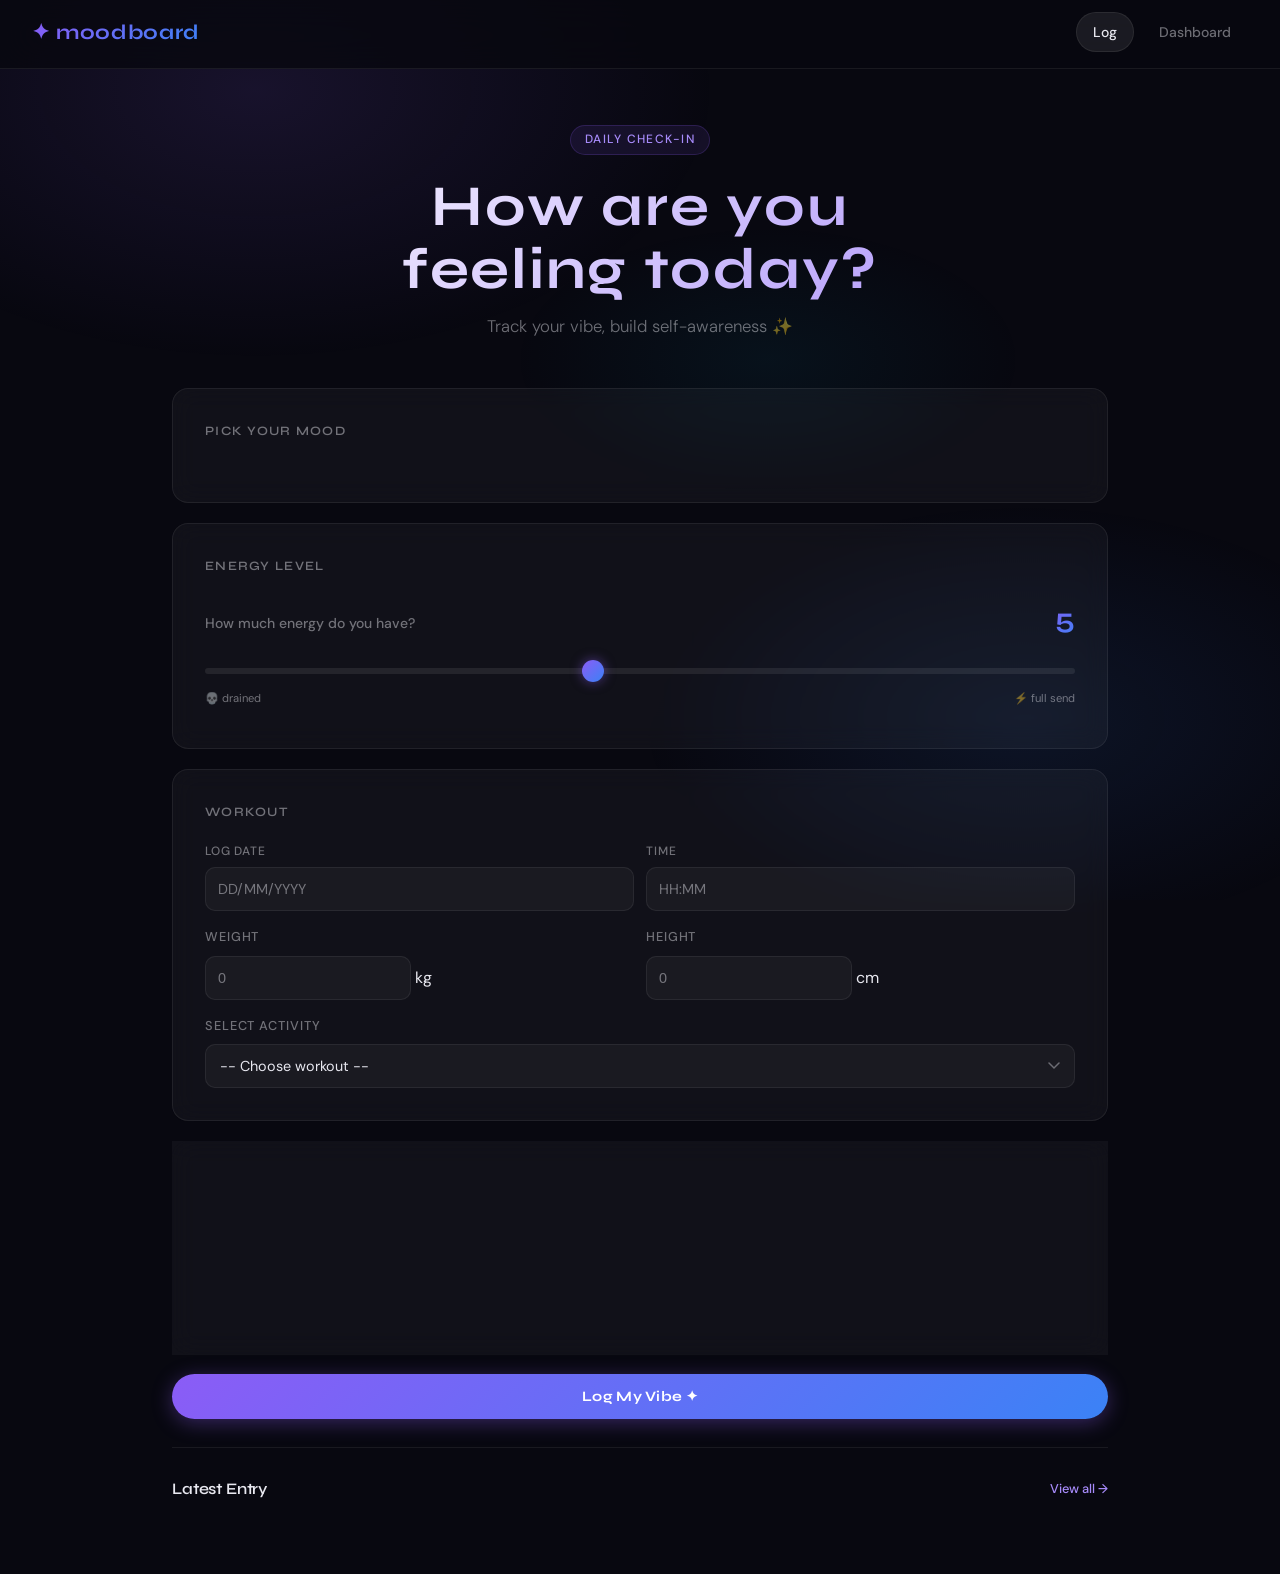
==== commit cbad939b: "feat: date time display like weight input, auto update every minute" ====
--- a/templates/index.html
+++ b/templates/index.html
@@ -65,10 +65,20 @@
   <!-- Workout -->
   <div class="card" style="margin-bottom: 20px; animation-delay: 0.15s;">
     <div class="card-title">Workout</div>
-    <!-- Date selector -->
-    <div class="workout-date-wrap">
-      <label class="field-label">Log Date</label>
-      <input type="date" id="workoutDate" class="date-input" />
+<!-- Date selector -->
+    <div class="wh-grid" style="margin-bottom:16px">
+      <div class="run-field">
+        <label>Log Date</label>
+        <div class="run-input-wrap">
+          <input type="text" id="workoutDate" class="run-input" placeholder="DD/MM/YYYY" readonly />
+        </div>
+      </div>
+      <div class="run-field">
+        <label>Time</label>
+        <div class="run-input-wrap">
+          <input type="text" id="workoutTime" class="run-input" placeholder="HH:MM" readonly />
+        </div>
+      </div>
     </div>
     <div class="card-content">
       <!-- Weight & Height -->
--- a/static/style.css
+++ b/static/style.css
@@ -469,51 +469,6 @@
   margin-bottom: 12px;
 }
 
-/* ── Date Input ─────────────────────────────────────────────────────── */
-.workout-date-wrap {
-  margin-bottom: 16px;
-}
-
-.workout-date-wrap .field-label {
-  display: block;
-  font-size: 0.72rem;
-  font-weight: 600;
-  letter-spacing: 0.08em;
-  text-transform: uppercase;
-  color: var(--muted);
-  margin-bottom: 8px;
-}
-
-.date-input {
-  width: 100%;
-  background: var(--glass);
-  border: 1px solid var(--border);
-  border-radius: var(--radius-sm);
-  padding: 11px 14px;
-  color: var(--text);
-  font-family: 'DM Sans', sans-serif;
-  font-size: 0.9rem;
-  outline: none;
-  cursor: pointer;
-  transition: border-color 0.2s ease, box-shadow 0.2s ease;
-  appearance: none;
-  -webkit-appearance: none;
-}
-
-.date-input:focus {
-  border-color: rgba(139,92,246,0.5);
-  box-shadow: 0 0 0 3px rgba(139,92,246,0.08);
-}
-
-/* แก้ calendar icon สี */
-.date-input::-webkit-calendar-picker-indicator {
-  filter: invert(0.6);
-  cursor: pointer;
-}
-.date-input::-webkit-calendar-picker-indicator:hover {
-  filter: invert(0.8);
-}
-
 .exercise-table thead th {
   font-family: 'Syne', sans-serif;
   font-size: 0.7rem;
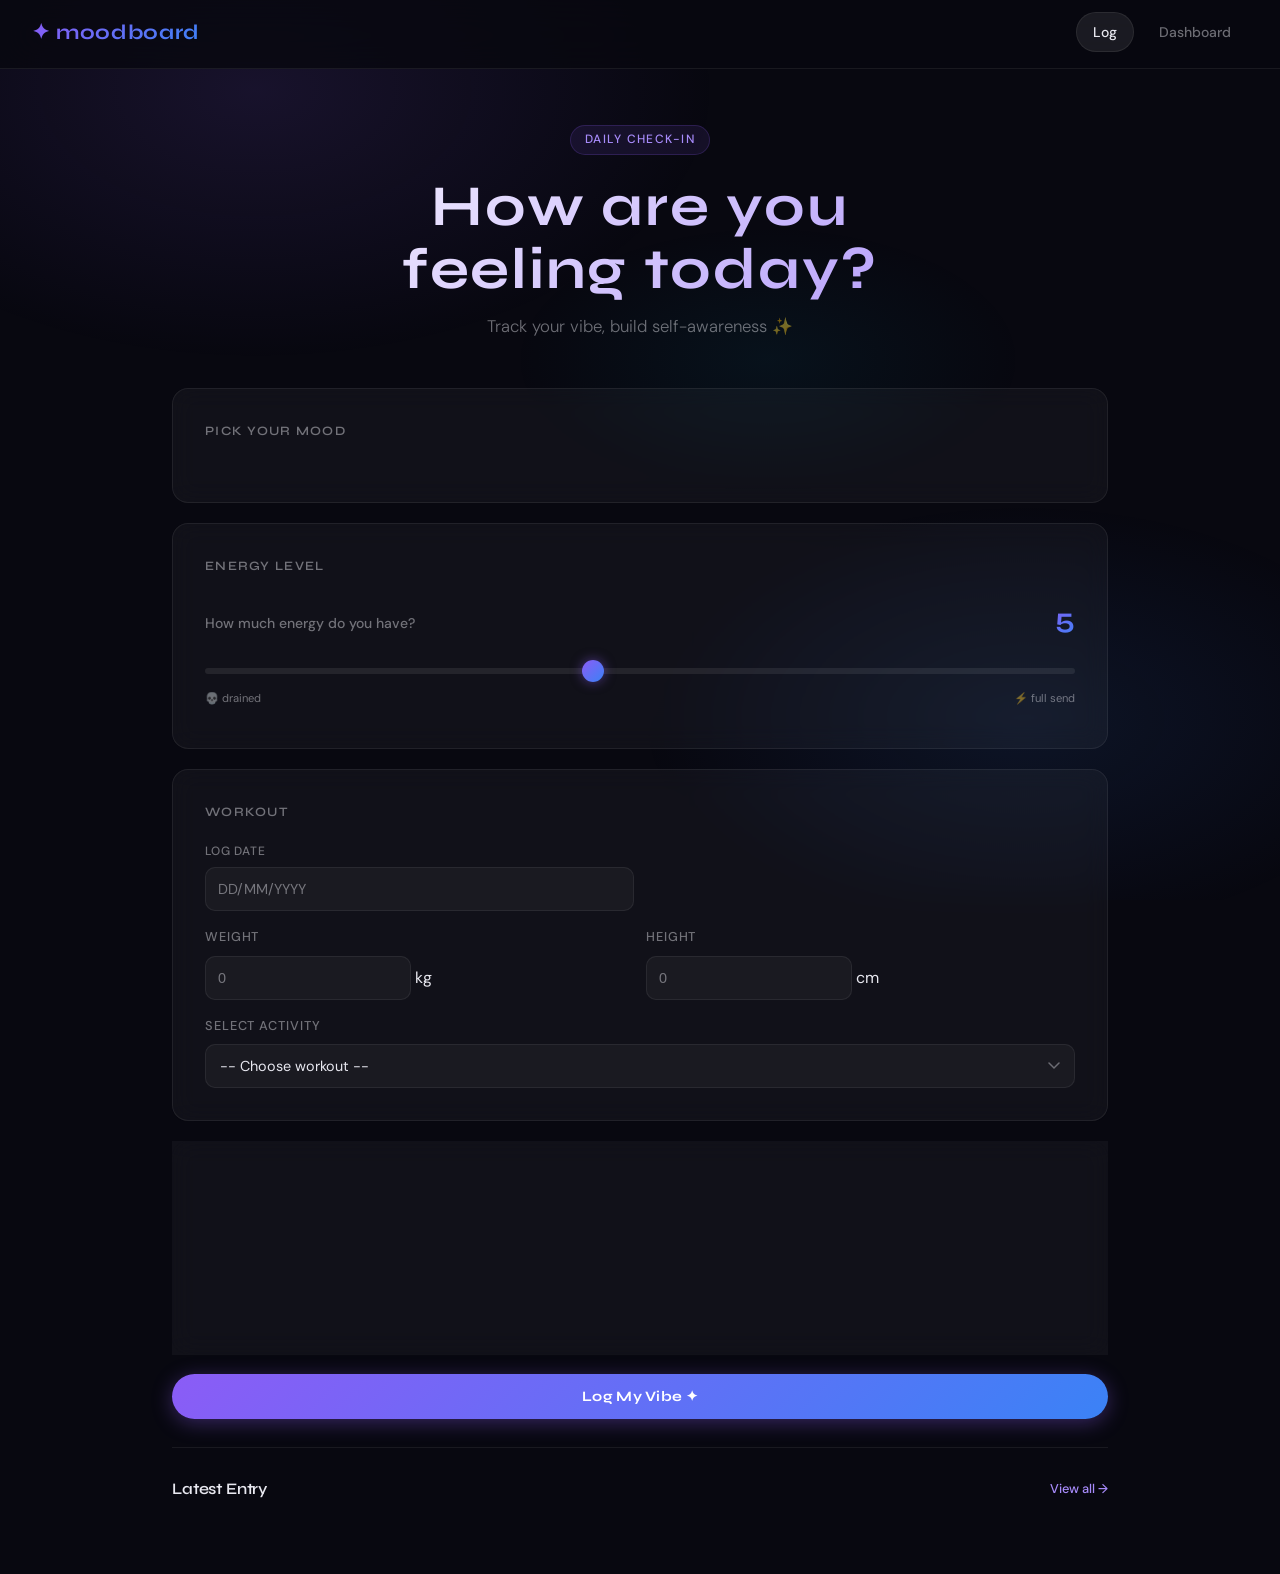
==== commit f92b5644: "fix: remove time box keep date only" ====
--- a/templates/index.html
+++ b/templates/index.html
@@ -65,18 +65,12 @@
   <!-- Workout -->
   <div class="card" style="margin-bottom: 20px; animation-delay: 0.15s;">
     <div class="card-title">Workout</div>
-<!-- Date selector -->
+  <!-- Date selector -->
     <div class="wh-grid" style="margin-bottom:16px">
       <div class="run-field">
         <label>Log Date</label>
         <div class="run-input-wrap">
           <input type="text" id="workoutDate" class="run-input" placeholder="DD/MM/YYYY" readonly />
-        </div>
-      </div>
-      <div class="run-field">
-        <label>Time</label>
-        <div class="run-input-wrap">
-          <input type="text" id="workoutTime" class="run-input" placeholder="HH:MM" readonly />
         </div>
       </div>
     </div>
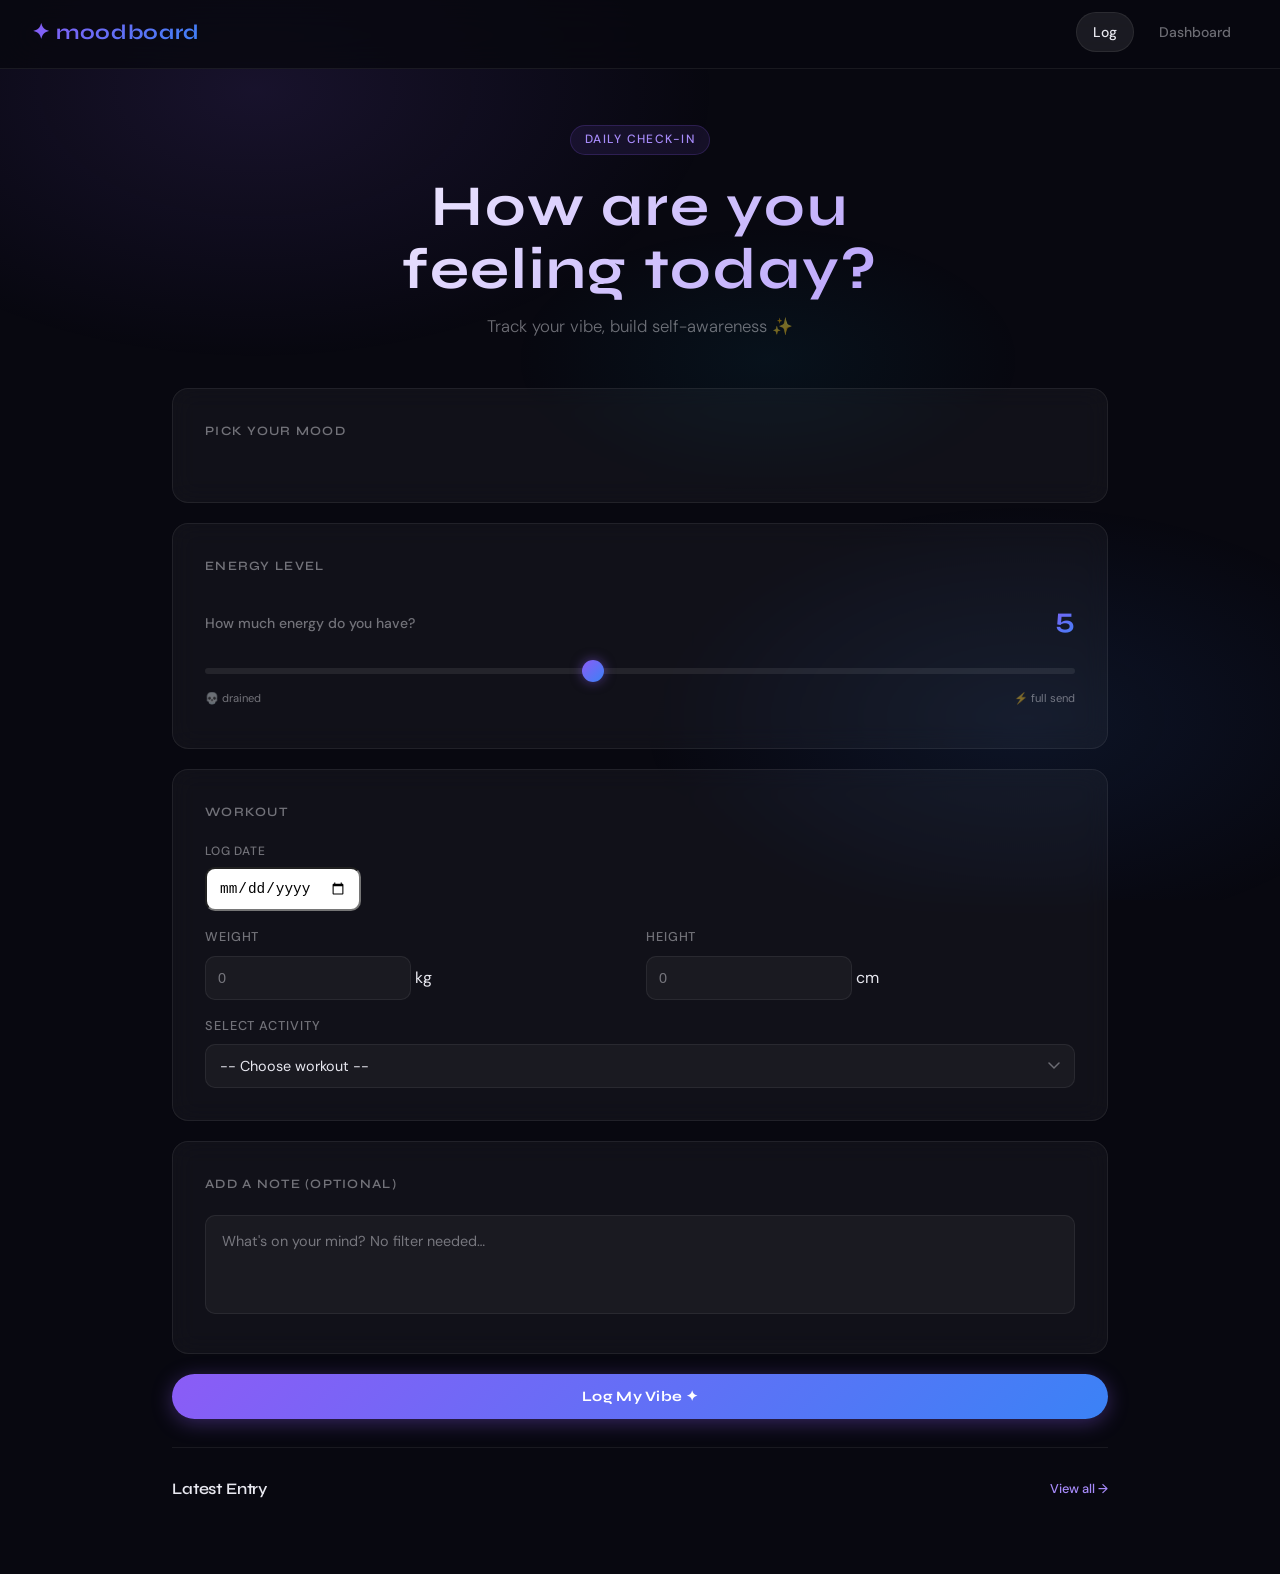
==== commit 1c341ba3: "fix: date input type=date with default today" ====
--- a/templates/index.html
+++ b/templates/index.html
@@ -66,14 +66,14 @@
   <div class="card" style="margin-bottom: 20px; animation-delay: 0.15s;">
     <div class="card-title">Workout</div>
   <!-- Date selector -->
-    <div class="wh-grid" style="margin-bottom:16px">
-      <div class="run-field">
-        <label>Log Date</label>
-        <div class="run-input-wrap">
-          <input type="text" id="workoutDate" class="run-input" placeholder="DD/MM/YYYY" readonly />
+      <div style="margin-bottom:16px">
+        <div class="run-field">
+          <label>Log Date</label>
+          <div class="run-input-wrap">
+            <input type="date" id="workoutDate" class="run-input" />
+          </div>
         </div>
       </div>
-    </div>
     <div class="card-content">
       <!-- Weight & Height -->
       <div class="wh-grid" style="margin-bottom:16px">
